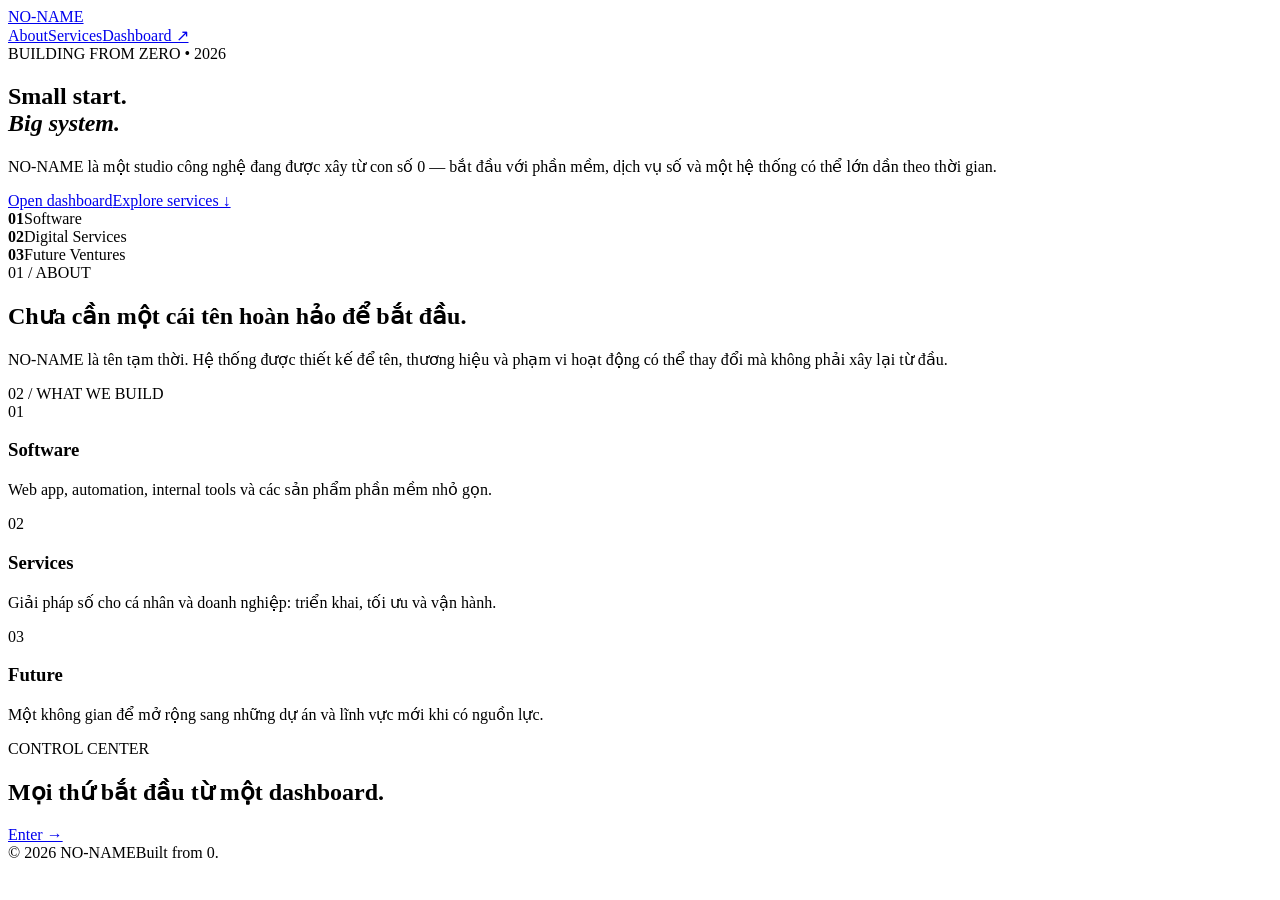
==== index.html @ d8d5d538 "feat: add NO-NAME website and dashboard" ====
<!doctype html><html lang="vi"><head><meta charset="UTF-8"><meta name="viewport" content="width=device-width,initial-scale=1"><title>NO-NAME — Digital Systems</title><meta name="description" content="NO-NAME — nền tảng thử nghiệm cho CNTT, dịch vụ và những thứ lớn hơn về sau."><link rel="stylesheet" href="styles.css"></head><body><nav class="nav"><a class="brand" href="index.html"><span class="dot"></span>NO-NAME</a><div class="navlinks"><a href="#about">About</a><a href="#services">Services</a><a href="dashboard.html" class="navdash">Dashboard ↗</a></div></nav><main><section class="hero"><div class="eyebrow">BUILDING FROM ZERO <span>•</span> 2026</div><h1>Small start.<br><em>Big system.</em></h1><p class="lead">NO-NAME là một studio công nghệ đang được xây từ con số 0 — bắt đầu với phần mềm, dịch vụ số và một hệ thống có thể lớn dần theo thời gian.</p><div class="actions"><a class="btn primary" href="dashboard.html">Open dashboard</a><a class="btn ghost" href="#services">Explore services ↓</a></div><div class="hero-grid"><div><strong>01</strong><span>Software</span></div><div><strong>02</strong><span>Digital Services</span></div><div><strong>03</strong><span>Future Ventures</span></div></div></section><section id="about" class="section split"><div><div class="eyebrow">01 / ABOUT</div><h2>Chưa cần một cái tên hoàn hảo để bắt đầu.</h2></div><p>NO-NAME là tên tạm thời. Hệ thống được thiết kế để tên, thương hiệu và phạm vi hoạt động có thể thay đổi mà không phải xây lại từ đầu.</p></section><section id="services" class="section"><div class="eyebrow">02 / WHAT WE BUILD</div><div class="cards"><article><span>01</span><h3>Software</h3><p>Web app, automation, internal tools và các sản phẩm phần mềm nhỏ gọn.</p></article><article><span>02</span><h3>Services</h3><p>Giải pháp số cho cá nhân và doanh nghiệp: triển khai, tối ưu và vận hành.</p></article><article><span>03</span><h3>Future</h3><p>Một không gian để mở rộng sang những dự án và lĩnh vực mới khi có nguồn lực.</p></article></div></section><section class="cta"><div><div class="eyebrow">CONTROL CENTER</div><h2>Mọi thứ bắt đầu từ một dashboard.</h2></div><a class="btn primary" href="dashboard.html">Enter →</a></section></main><footer><span>© 2026 NO-NAME</span><span>Built from 0.</span></footer></body></html>
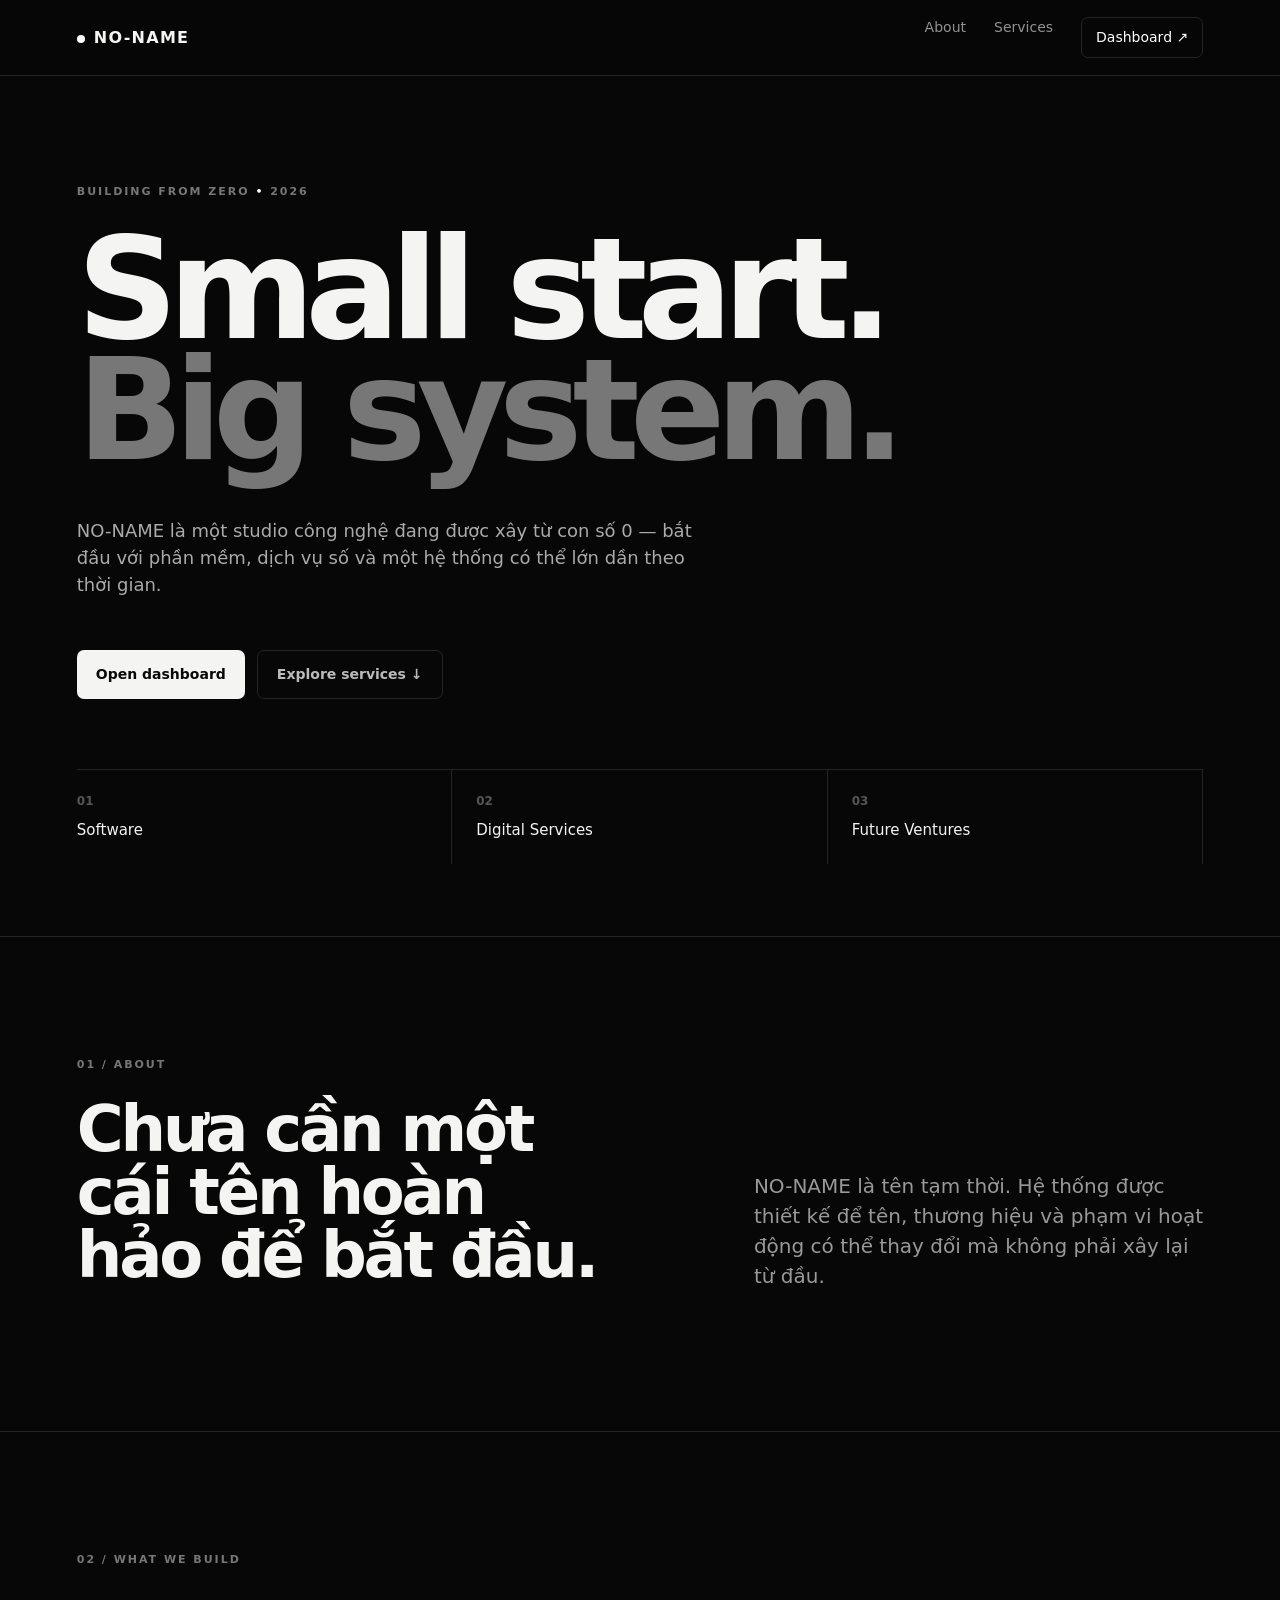
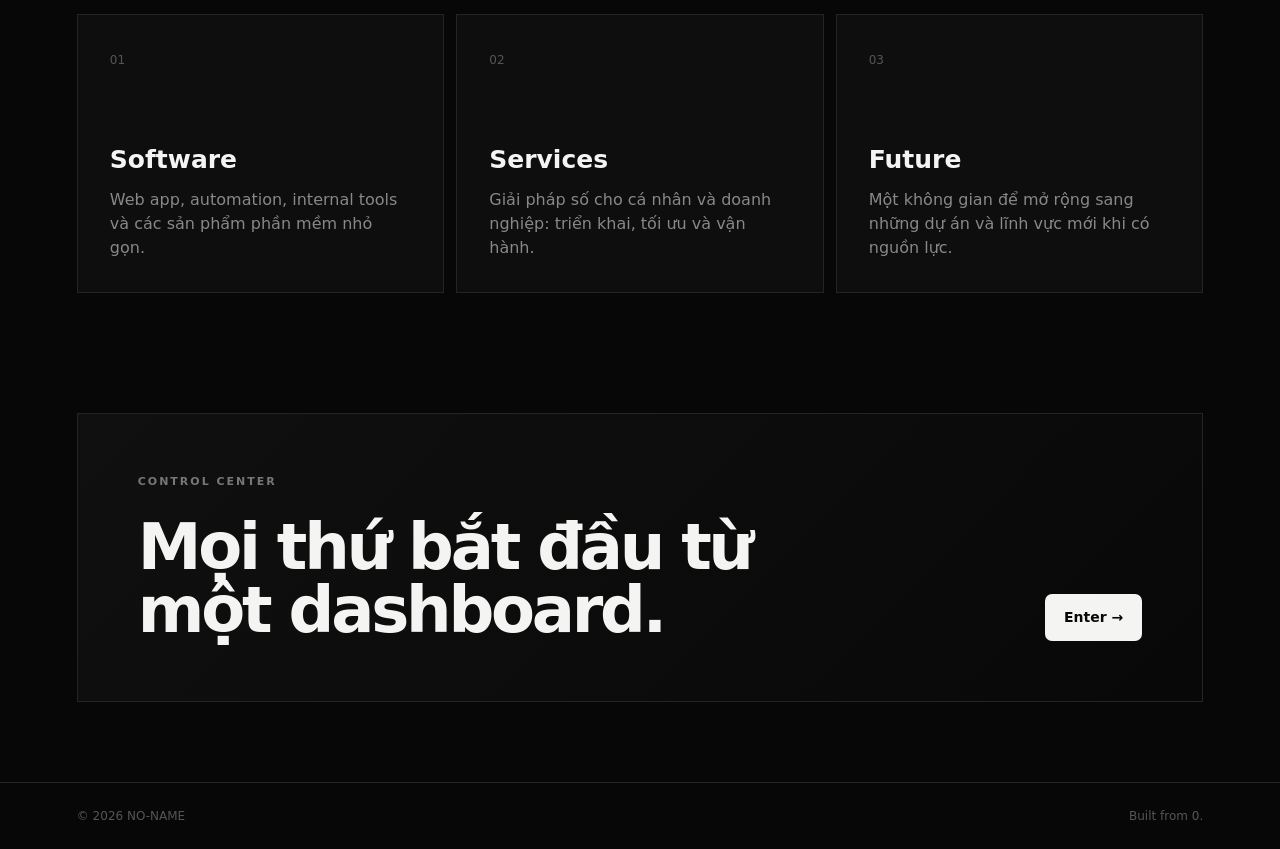
==== commit 74f88238: "chore: point public site to dashboard v2" ====
--- a/index.html
+++ b/index.html
@@ -1 +1 @@
-<!doctype html><html lang="vi"><head><meta charset="UTF-8"><meta name="viewport" content="width=device-width,initial-scale=1"><title>NO-NAME — Digital Systems</title><meta name="description" content="NO-NAME — nền tảng thử nghiệm cho CNTT, dịch vụ và những thứ lớn hơn về sau."><link rel="stylesheet" href="styles.css"></head><body><nav class="nav"><a class="brand" href="index.html"><span class="dot"></span>NO-NAME</a><div class="navlinks"><a href="#about">About</a><a href="#services">Services</a><a href="dashboard.html" class="navdash">Dashboard ↗</a></div></nav><main><section class="hero"><div class="eyebrow">BUILDING FROM ZERO <span>•</span> 2026</div><h1>Small start.<br><em>Big system.</em></h1><p class="lead">NO-NAME là một studio công nghệ đang được xây từ con số 0 — bắt đầu với phần mềm, dịch vụ số và một hệ thống có thể lớn dần theo thời gian.</p><div class="actions"><a class="btn primary" href="dashboard.html">Open dashboard</a><a class="btn ghost" href="#services">Explore services ↓</a></div><div class="hero-grid"><div><strong>01</strong><span>Software</span></div><div><strong>02</strong><span>Digital Services</span></div><div><strong>03</strong><span>Future Ventures</span></div></div></section><section id="about" class="section split"><div><div class="eyebrow">01 / ABOUT</div><h2>Chưa cần một cái tên hoàn hảo để bắt đầu.</h2></div><p>NO-NAME là tên tạm thời. Hệ thống được thiết kế để tên, thương hiệu và phạm vi hoạt động có thể thay đổi mà không phải xây lại từ đầu.</p></section><section id="services" class="section"><div class="eyebrow">02 / WHAT WE BUILD</div><div class="cards"><article><span>01</span><h3>Software</h3><p>Web app, automation, internal tools và các sản phẩm phần mềm nhỏ gọn.</p></article><article><span>02</span><h3>Services</h3><p>Giải pháp số cho cá nhân và doanh nghiệp: triển khai, tối ưu và vận hành.</p></article><article><span>03</span><h3>Future</h3><p>Một không gian để mở rộng sang những dự án và lĩnh vực mới khi có nguồn lực.</p></article></div></section><section class="cta"><div><div class="eyebrow">CONTROL CENTER</div><h2>Mọi thứ bắt đầu từ một dashboard.</h2></div><a class="btn primary" href="dashboard.html">Enter →</a></section></main><footer><span>© 2026 NO-NAME</span><span>Built from 0.</span></footer></body></html>+<!doctype html><html lang="vi"><head><meta charset="UTF-8"><meta name="viewport" content="width=device-width,initial-scale=1"><title>NO-NAME — Digital Systems</title><meta name="description" content="NO-NAME — nền tảng thử nghiệm cho CNTT, dịch vụ và những thứ lớn hơn về sau."><link rel="stylesheet" href="styles.css"></head><body><nav class="nav"><a class="brand" href="index.html"><span class="dot"></span>NO-NAME</a><div class="navlinks"><a href="#about">About</a><a href="#services">Services</a><a href="dashboard-v2.html" class="navdash">Dashboard ↗</a></div></nav><main><section class="hero"><div class="eyebrow">BUILDING FROM ZERO <span>•</span> 2026</div><h1>Small start.<br><em>Big system.</em></h1><p class="lead">NO-NAME là một studio công nghệ đang được xây từ con số 0 — bắt đầu với phần mềm, dịch vụ số và một hệ thống có thể lớn dần theo thời gian.</p><div class="actions"><a class="btn primary" href="dashboard-v2.html">Open dashboard</a><a class="btn ghost" href="#services">Explore services ↓</a></div><div class="hero-grid"><div><strong>01</strong><span>Software</span></div><div><strong>02</strong><span>Digital Services</span></div><div><strong>03</strong><span>Future Ventures</span></div></div></section><section id="about" class="section split"><div><div class="eyebrow">01 / ABOUT</div><h2>Chưa cần một cái tên hoàn hảo để bắt đầu.</h2></div><p>NO-NAME là tên tạm thời. Hệ thống được thiết kế để tên, thương hiệu và phạm vi hoạt động có thể thay đổi mà không phải xây lại từ đầu.</p></section><section id="services" class="section"><div class="eyebrow">02 / WHAT WE BUILD</div><div class="cards"><article><span>01</span><h3>Software</h3><p>Web app, automation, internal tools và các sản phẩm phần mềm nhỏ gọn.</p></article><article><span>02</span><h3>Services</h3><p>Giải pháp số cho cá nhân và doanh nghiệp: triển khai, tối ưu và vận hành.</p></article><article><span>03</span><h3>Future</h3><p>Một không gian để mở rộng sang những dự án và lĩnh vực mới khi có nguồn lực.</p></article></div></section><section class="cta"><div><div class="eyebrow">CONTROL CENTER</div><h2>Mọi thứ bắt đầu từ một dashboard.</h2></div><a class="btn primary" href="dashboard-v2.html">Enter →</a></section></main><footer><span>© 2026 NO-NAME</span><span>Built from 0.</span></footer></body></html>
--- a/styles.css
+++ b/styles.css
@@ -0,0 +1 @@
+:root{--bg:#070707;--panel:#0e0e0f;--line:#242426;--text:#f4f4f2;--muted:#929294}*{box-sizing:border-box}html{scroll-behavior:smooth}body{margin:0;background:var(--bg);color:var(--text);font-family:Inter,ui-sans-serif,system-ui,-apple-system,sans-serif;line-height:1.5}a{color:inherit;text-decoration:none}.nav{height:76px;border-bottom:1px solid var(--line);display:flex;align-items:center;justify-content:space-between;padding:0 6vw;position:sticky;top:0;background:rgba(7,7,7,.88);backdrop-filter:blur(14px);z-index:10}.brand{font-weight:800;letter-spacing:.08em}.dot{display:inline-block;width:8px;height:8px;background:#fff;border-radius:50%;margin-right:9px}.navlinks{display:flex;gap:28px;color:var(--muted);font-size:14px}.navlinks a:hover{color:#fff}.navdash{border:1px solid var(--line);padding:9px 14px;border-radius:7px;color:#fff}.hero{padding:12vh 6vw 8vh;min-height:calc(100vh - 76px);display:flex;flex-direction:column;justify-content:center}.eyebrow{font-size:11px;letter-spacing:.18em;color:#777;font-weight:700}.eyebrow span{color:#fff}.hero h1{font-size:clamp(64px,11vw,150px);line-height:.86;letter-spacing:-.07em;margin:28px 0;max-width:1000px}.hero h1 em{font-style:normal;color:#777}.lead{max-width:620px;color:#aaa;font-size:18px}.actions{display:flex;gap:12px;margin:34px 0 70px}.btn{display:inline-flex;align-items:center;justify-content:center;padding:13px 19px;border-radius:7px;font-weight:700;font-size:14px}.primary{background:#f4f4f2;color:#080808}.ghost{border:1px solid var(--line);color:#bbb}.hero-grid{display:grid;grid-template-columns:repeat(3,1fr);border-top:1px solid var(--line)}.hero-grid div{padding:22px 0;border-right:1px solid var(--line)}.hero-grid div:not(:first-child){padding-left:24px}.hero-grid strong{display:block;font-size:12px;color:#555;margin-bottom:8px}.hero-grid span{font-size:15px}.section{padding:120px 6vw;border-top:1px solid var(--line)}.split{display:grid;grid-template-columns:1.1fr .9fr;gap:10vw}.section h2,.cta h2{font-size:clamp(34px,5vw,68px);line-height:.98;letter-spacing:-.05em;margin:25px 0}.split p{color:#999;font-size:20px;align-self:end;max-width:540px}.cards{display:grid;grid-template-columns:repeat(3,1fr);gap:12px;margin-top:45px}.cards article{background:var(--panel);border:1px solid var(--line);padding:32px;min-height:250px}.cards span{color:#555;font-size:12px}.cards h3{font-size:25px;margin:70px 0 10px}.cards p{color:#888;margin:0}.cta{margin:0 6vw 80px;padding:60px;border:1px solid var(--line);background:linear-gradient(135deg,#101010,#080808);display:flex;justify-content:space-between;align-items:end}.cta h2{max-width:700px;margin-bottom:0}footer{border-top:1px solid var(--line);padding:24px 6vw;display:flex;justify-content:space-between;color:#555;font-size:12px}@media(max-width:760px){.navlinks a:not(.navdash){display:none}.hero{padding-top:90px}.hero-grid,.cards,.split{grid-template-columns:1fr}.hero-grid div{border-right:0;border-bottom:1px solid var(--line)}.hero-grid div:not(:first-child){padding-left:0}.split p{margin-top:10px}.cta{margin:0 6vw 50px;padding:32px;display:block}.cta .btn{margin-top:25px}.actions{flex-wrap:wrap}}
